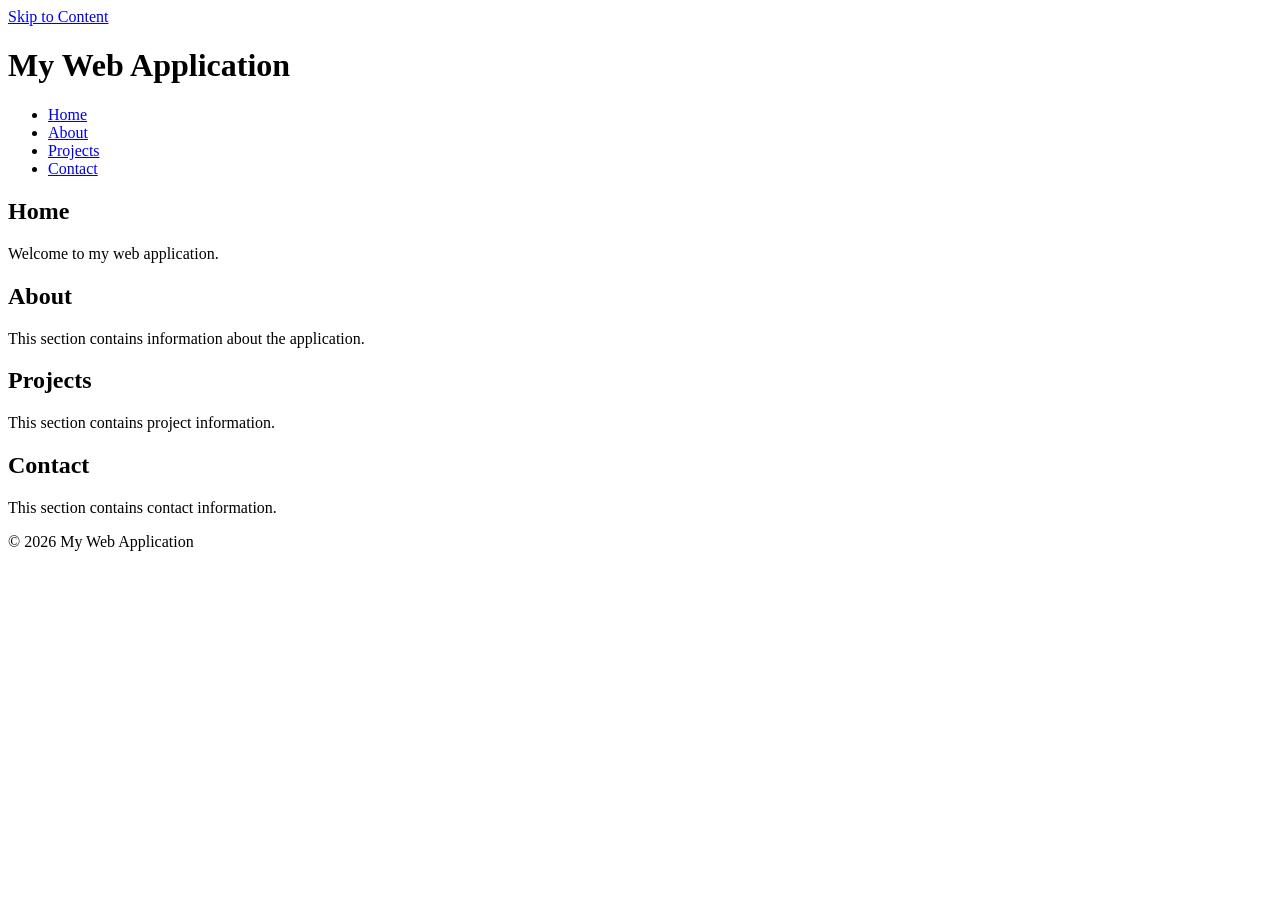
==== index.html @ fe1ea67e "feat(html): semantic landmark tree" ====
<!DOCTYPE html>
<html lang="en">
<head>
    <meta charset="UTF-8">
    <meta name="viewport" content="width=device-width, initial-scale=1.0">
    <title>My Web Application</title>
</head>

<body>
    <a href="#main">Skip to Content</a>

    <header>
        <h1>My Web Application</h1>

        <nav aria-label="Main Navigation">
            <ul>
                <li><a href="#home">Home</a></li>
                <li><a href="#about">About</a></li>
                <li><a href="#projects">Projects</a></li>
                <li><a href="#contact">Contact</a></li>
            </ul>
        </nav>
    </header>

    <main id="main">
        <section id="home">
            <h2>Home</h2>
            <p>Welcome to my web application.</p>
        </section>

        <section id="about">
            <h2>About</h2>
            <p>This section contains information about the application.</p>
        </section>

        <section id="projects">
            <h2>Projects</h2>
            <p>This section contains project information.</p>
        </section>

        <section id="contact">
            <h2>Contact</h2>
            <p>This section contains contact information.</p>
        </section>
    </main>

    <footer>
        <p>&copy; 2026 My Web Application</p>
    </footer>
</body>
</html>
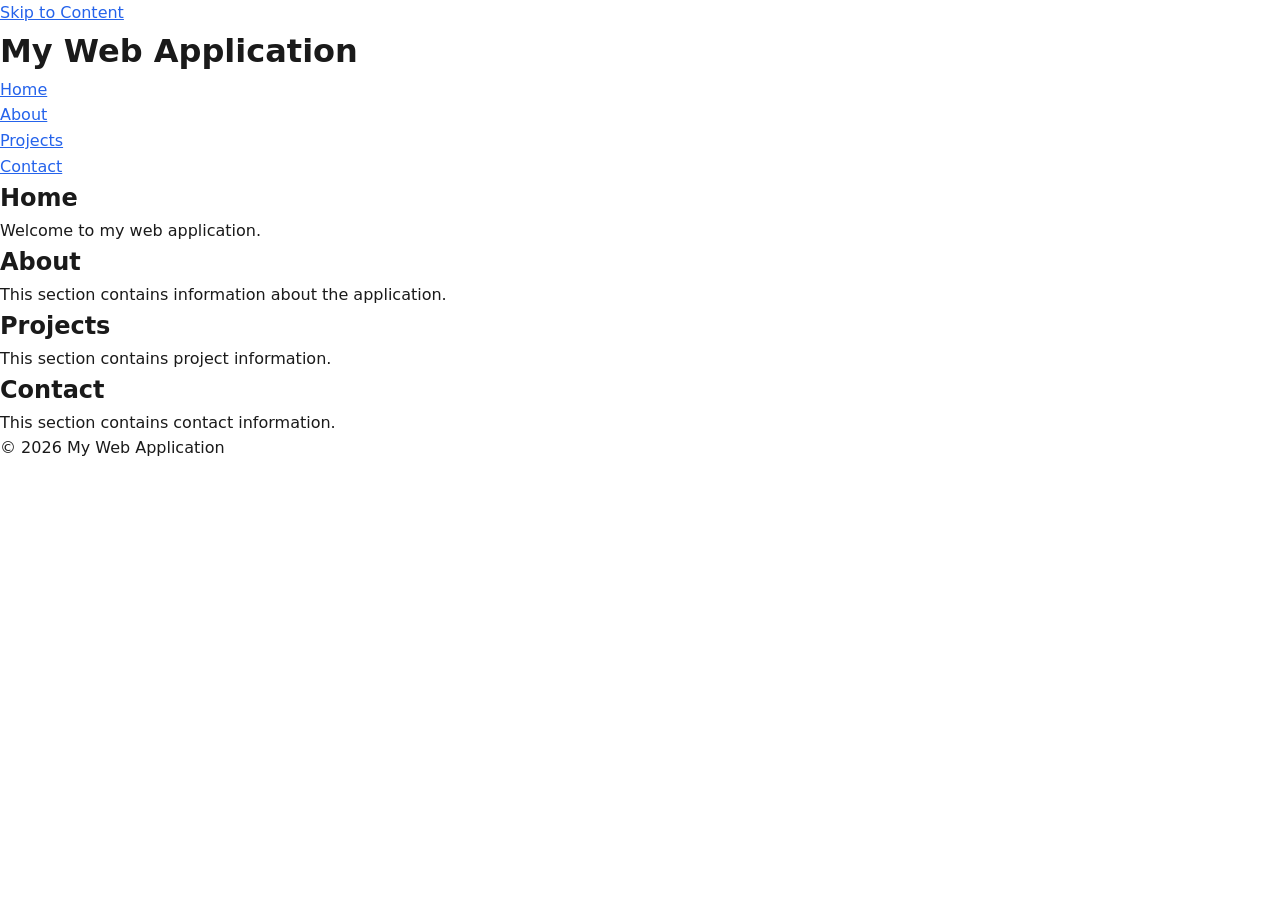
==== commit 4a83b837: "feat(css): tokens & reset" ====
--- a/index.html
+++ b/index.html
@@ -4,6 +4,7 @@
     <meta charset="UTF-8">
     <meta name="viewport" content="width=device-width, initial-scale=1.0">
     <title>My Web Application</title>
+    <link rel="stylesheet" href="style.css">
 </head>
 
 <body>
--- a/style.css
+++ b/style.css
@@ -0,0 +1,61 @@
+:root {
+    --color-bg: #ffffff;
+    --color-surface: #f5f5f5;
+    --color-text: #1a1a1a;
+    --color-text-muted: #666666;
+    --color-primary: #2563eb;
+    --color-border: #d1d5db;
+
+    --space-xs: 0.25rem;
+    --space-sm: 0.5rem;
+    --space-md: 1rem;
+    --space-lg: 1.5rem;
+    --space-xl: 2rem;
+    --space-2xl: 3rem;
+
+    --radius-sm: 0.375rem;
+    --radius-md: 0.75rem;
+    --radius-lg: 1rem;
+}
+
+*,
+*::before,
+*::after {
+    box-sizing: border-box;
+    margin: 0;
+    padding: 0;
+}
+
+html {
+    color-scheme: light dark;
+    scroll-behavior: smooth;
+}
+
+body {
+    font-family:
+        system-ui,
+        -apple-system,
+        BlinkMacSystemFont,
+        "Segoe UI",
+        sans-serif;
+
+    line-height: 1.6;
+    background: var(--color-bg);
+    color: var(--color-text);
+}
+
+img {
+    max-width: 100%;
+    height: auto;
+    display: block;
+}
+
+a {
+    color: var(--color-primary);
+}
+
+button,
+input,
+textarea {
+    font: inherit;
+}
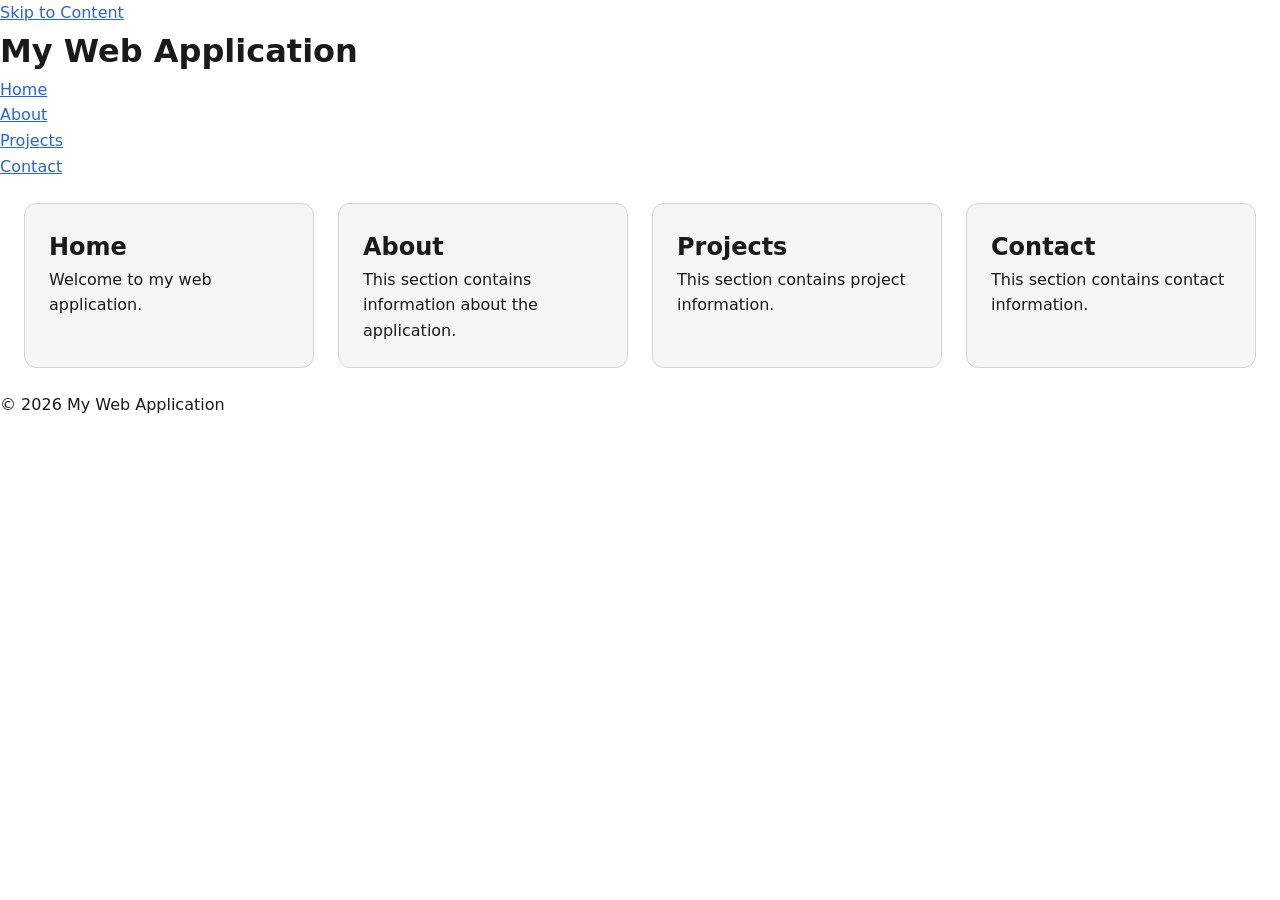
==== commit f383aef8: "feat(css): responsive grid" ====
--- a/index.html
+++ b/index.html
@@ -23,7 +23,8 @@
         </nav>
     </header>
 
-    <main id="main">
+<main id="main">
+    <div class="section-grid">
         <section id="home">
             <h2>Home</h2>
             <p>Welcome to my web application.</p>
@@ -43,7 +44,8 @@
             <h2>Contact</h2>
             <p>This section contains contact information.</p>
         </section>
-    </main>
+    </div>
+</main>
 
     <footer>
         <p>&copy; 2026 My Web Application</p>
--- a/style.css
+++ b/style.css
@@ -58,4 +58,18 @@
 input,
 textarea {
     font: inherit;
+}
+
+.section-grid {
+    display: grid;
+    grid-template-columns: repeat(auto-fit, minmax(280px, 1fr));
+    gap: var(--space-lg);
+    padding: var(--space-lg);
+}
+
+.section-grid section {
+    padding: var(--space-lg);
+    background: var(--color-surface);
+    border: 1px solid var(--color-border);
+    border-radius: var(--radius-md);
 }
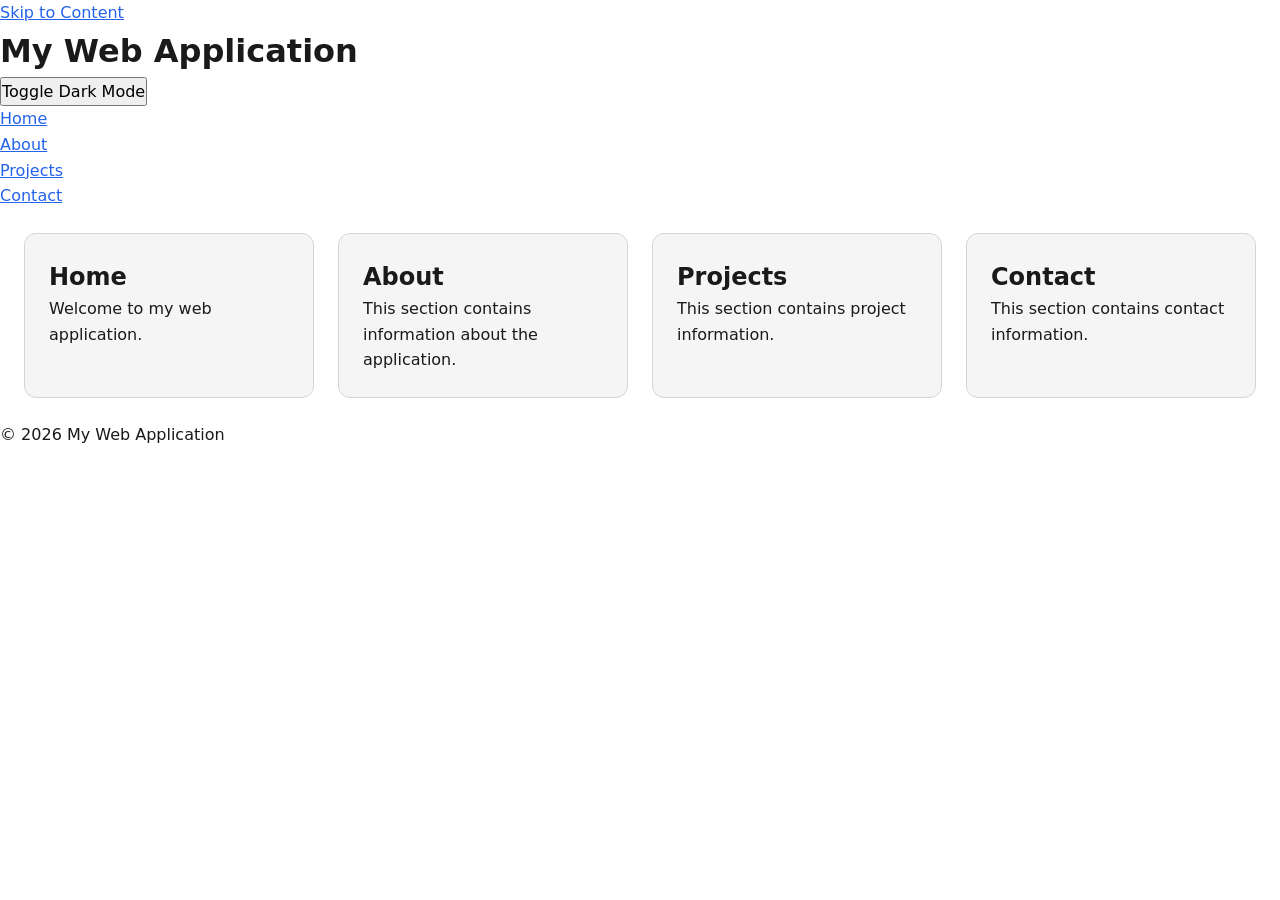
==== commit cacd2b26: "feat(js): dark mode engine" ====
--- a/index.html
+++ b/index.html
@@ -12,6 +12,10 @@
 
     <header>
         <h1>My Web Application</h1>
+
+        <button type="button" id="theme-toggle" aria-pressed="false">
+            Toggle Dark Mode
+        </button>
 
         <nav aria-label="Main Navigation">
             <ul>
@@ -50,5 +54,7 @@
     <footer>
         <p>&copy; 2026 My Web Application</p>
     </footer>
+
+    <script src="script.js"></script>
 </body>
 </html>
--- a/style.css
+++ b/style.css
@@ -16,6 +16,15 @@
     --radius-sm: 0.375rem;
     --radius-md: 0.75rem;
     --radius-lg: 1rem;
+}
+
+[data-theme="dark"] {
+    --color-bg: #121212;
+    --color-surface: #1e1e1e;
+    --color-text: #f5f5f5;
+    --color-text-muted: #b3b3b3;
+    --color-primary: #60a5fa;
+    --color-border: #404040;
 }
 
 *,
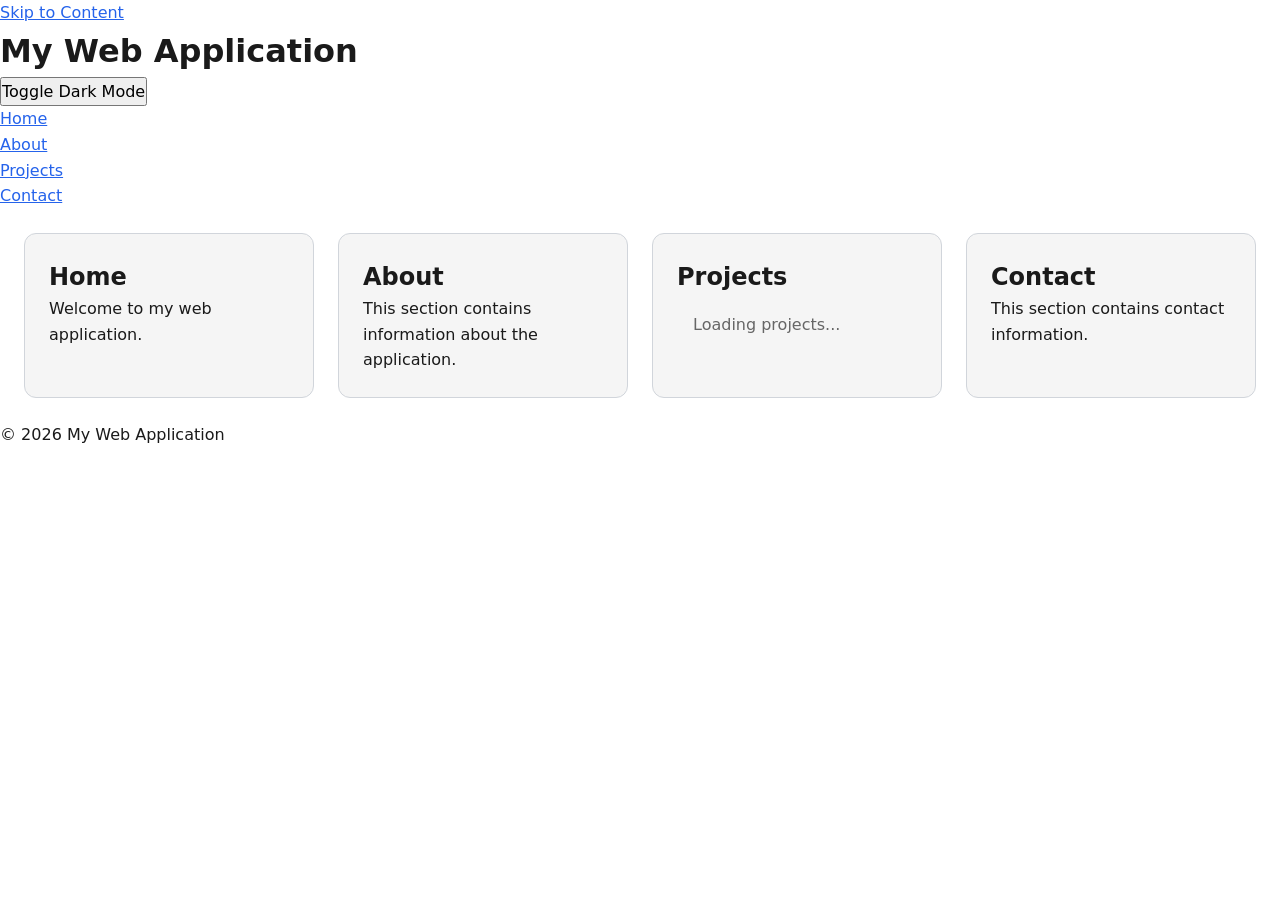
==== commit 351c5255: "feat(component): add loading state" ====
--- a/index.html
+++ b/index.html
@@ -39,9 +39,12 @@
             <p>This section contains information about the application.</p>
         </section>
 
-        <section id="projects">
-            <h2>Projects</h2>
-            <p>This section contains project information.</p>
+        <section id="projects" aria-labelledby="projects-title">
+            <h2 id="projects-title">Projects</h2>
+
+            <div id="projects-content">
+                <p class="loading">Loading projects...</p>
+            </div>
         </section>
 
         <section id="contact">
--- a/style.css
+++ b/style.css
@@ -81,4 +81,9 @@
     background: var(--color-surface);
     border: 1px solid var(--color-border);
     border-radius: var(--radius-md);
+}
+
+.loading {
+    padding: var(--space-md);
+    color: var(--color-text-muted);
 }
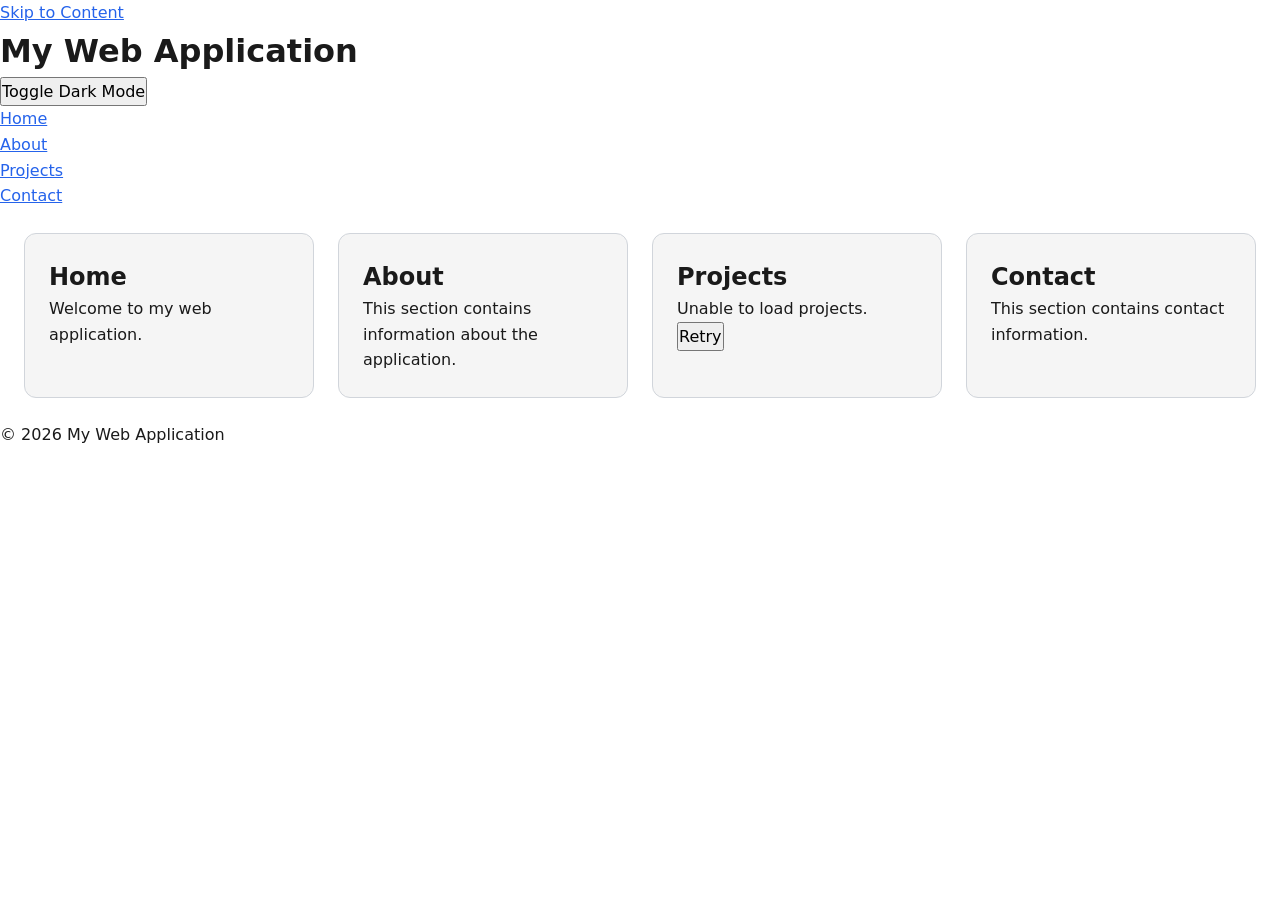
==== commit 848e2885: "feat(css): add loading skeleton" ====
--- a/index.html
+++ b/index.html
@@ -43,7 +43,7 @@
             <h2 id="projects-title">Projects</h2>
 
             <div id="projects-content">
-                <p class="loading">Loading projects...</p>
+                <div class="skeleton-item" aria-label="Loading projects"></div>
             </div>
         </section>
 
--- a/style.css
+++ b/style.css
@@ -86,4 +86,26 @@
 .loading {
     padding: var(--space-md);
     color: var(--color-text-muted);
+}
+
+.skeleton-item {
+  height: 48px;
+  background: linear-gradient(
+    90deg,
+    var(--color-surface) 25%,
+    var(--color-border) 50%,
+    var(--color-surface) 75%
+  );
+  background-size: 200% 100%;
+  animation: shimmer 1.5s infinite;
+}
+
+@keyframes shimmer {
+  0% {
+    background-position: 200% 0;
+  }
+
+  100% {
+    background-position: -200% 0;
+  }
 }
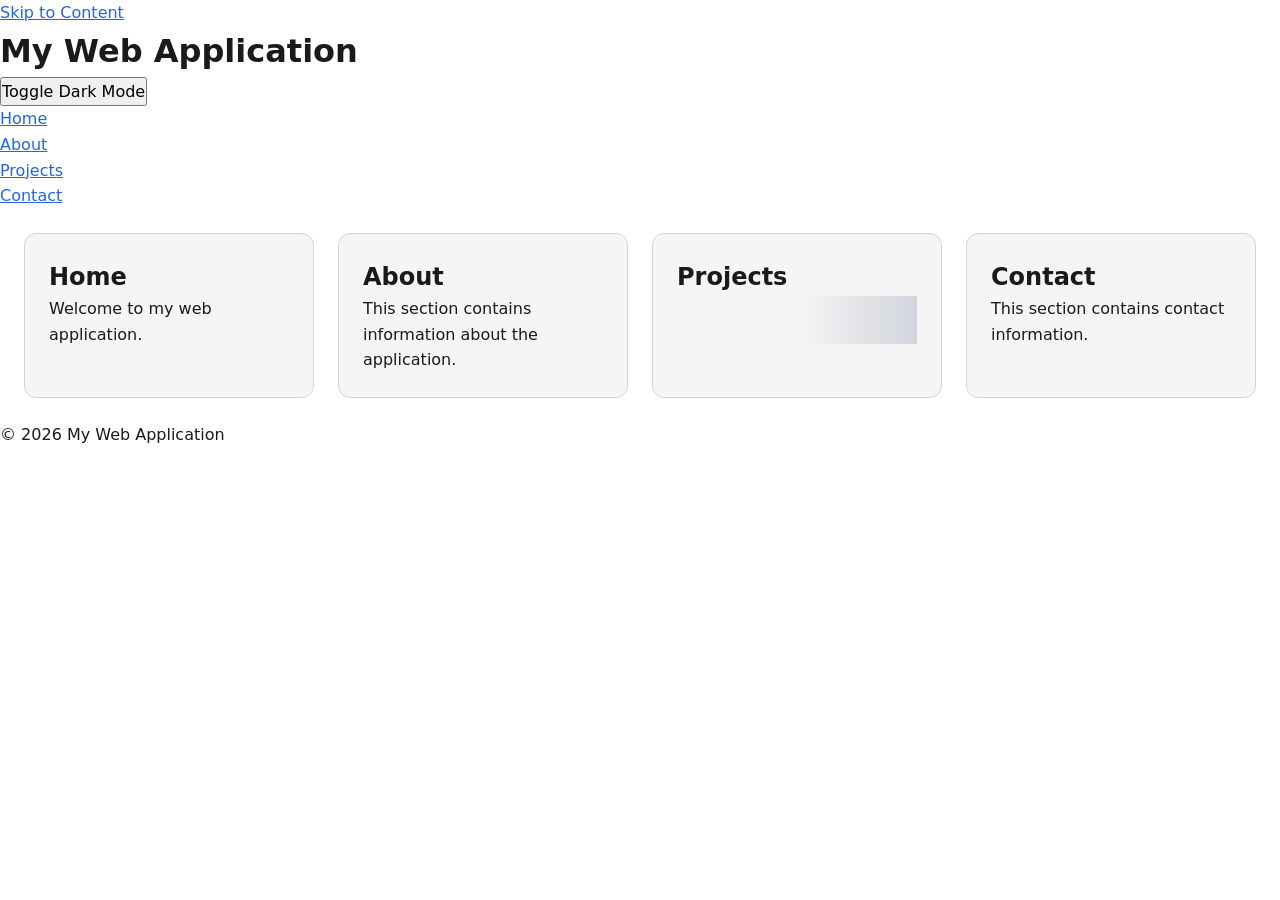
==== commit e8ceecf6: "security: enforce CSP" ====
--- a/index.html
+++ b/index.html
@@ -2,6 +2,9 @@
 <html lang="en">
 <head>
     <meta charset="UTF-8">
+    <meta
+    http-equiv="Content-Security-Policy"
+    content="default-src 'none'; script-src 'self'; style-src 'self'; img-src 'self'; connect-src 'self'; font-src 'self'; base-uri 'none'; form-action 'self'">
     <meta name="viewport" content="width=device-width, initial-scale=1.0">
     <title>My Web Application</title>
     <link rel="stylesheet" href="style.css">
--- a/style.css
+++ b/style.css
@@ -108,4 +108,41 @@
   100% {
     background-position: -200% 0;
   }
-}+}
+
+
+.project-grid {
+    display: grid;
+    grid-template-columns: repeat(auto-fit, minmax(220px, 1fr));
+    gap: var(--space-md);
+    margin-top: var(--space-md);
+}
+
+.project-card {
+    min-width: 0;
+    padding: var(--space-md);
+    border: 1px solid var(--color-border);
+    border-radius: var(--radius-sm);
+}
+
+.project-badge {
+    display: inline-flex;
+    align-items: center;
+    margin: var(--space-sm) 0;
+    padding: var(--space-xs) var(--space-sm);
+    border: 1px solid var(--color-border);
+    border-radius: var(--radius-sm);
+    font-size: 0.875rem;
+}
+
+@media (prefers-reduced-motion: reduce) {
+    .skeleton-item {
+        animation: none;
+    }
+}
+
+@media (max-width: 374px) {
+    .section-grid {
+        grid-template-columns: minmax(0, 1fr);
+    }
+}
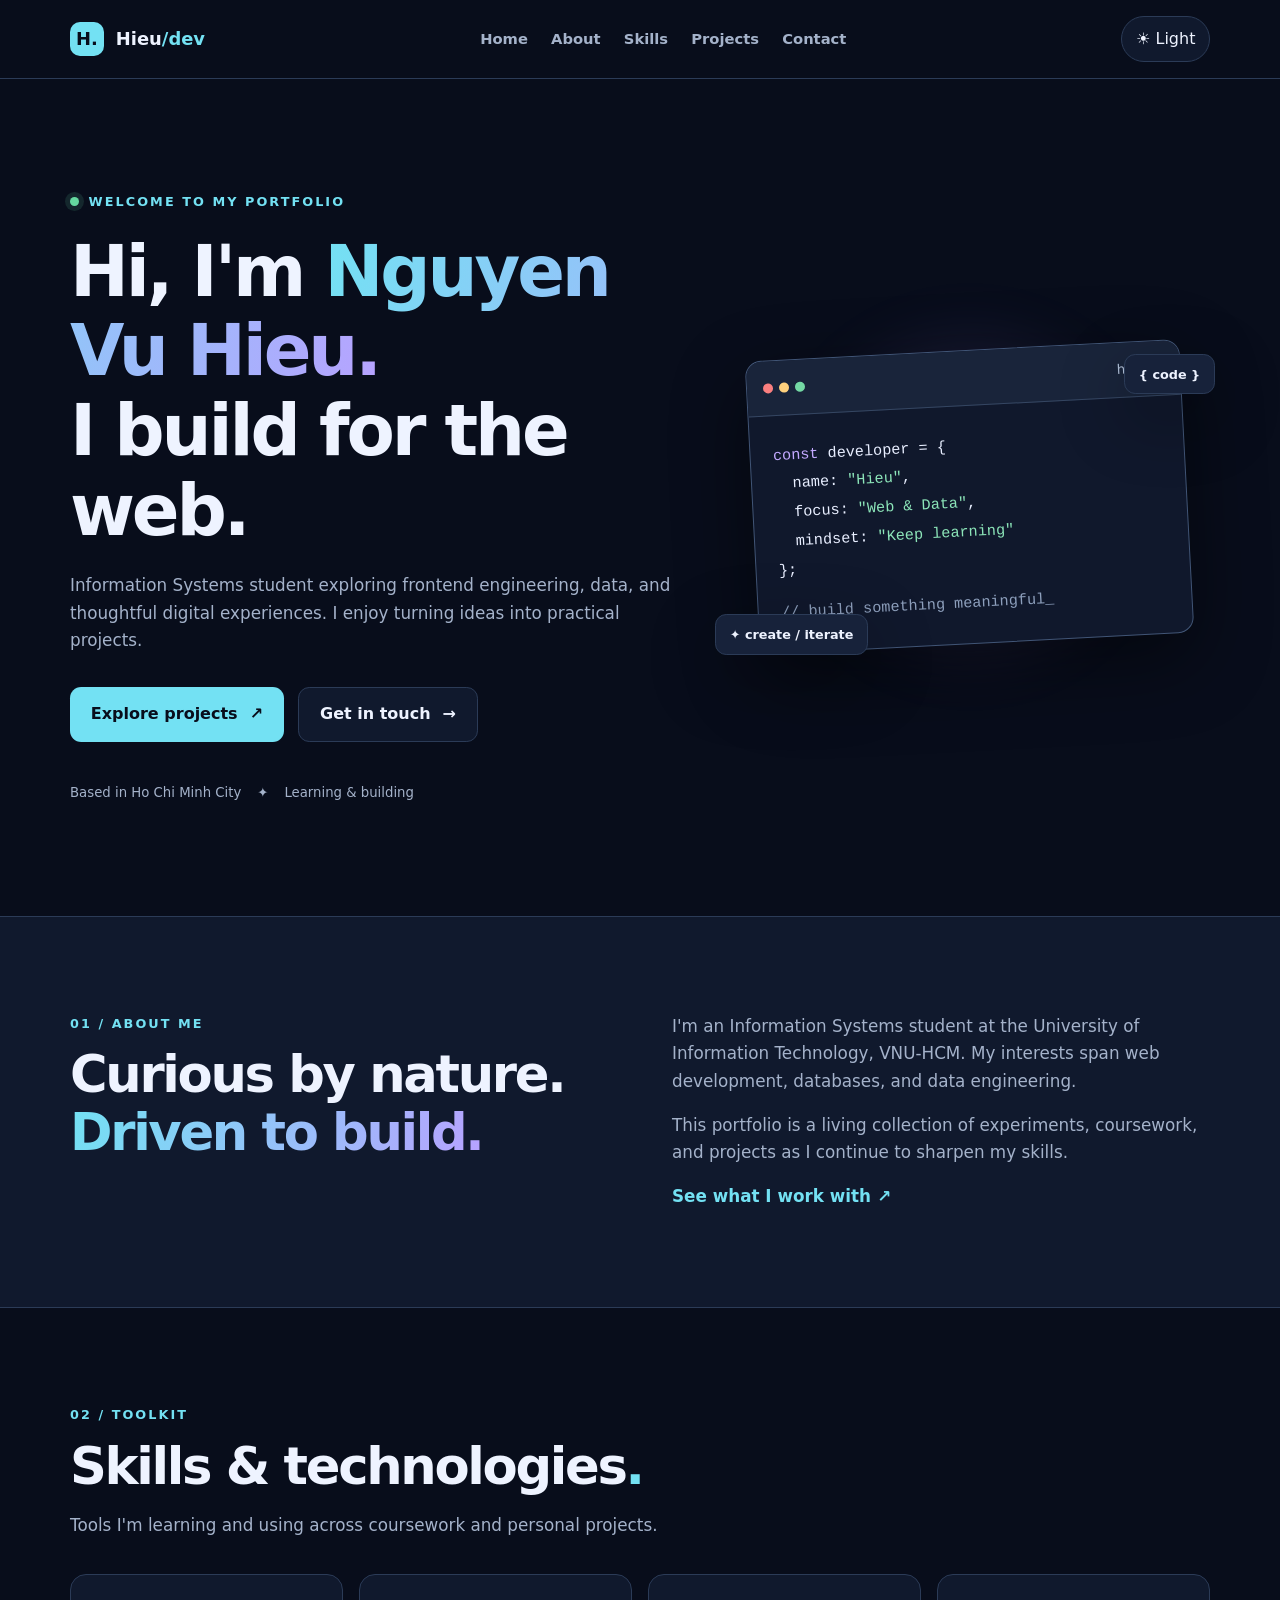
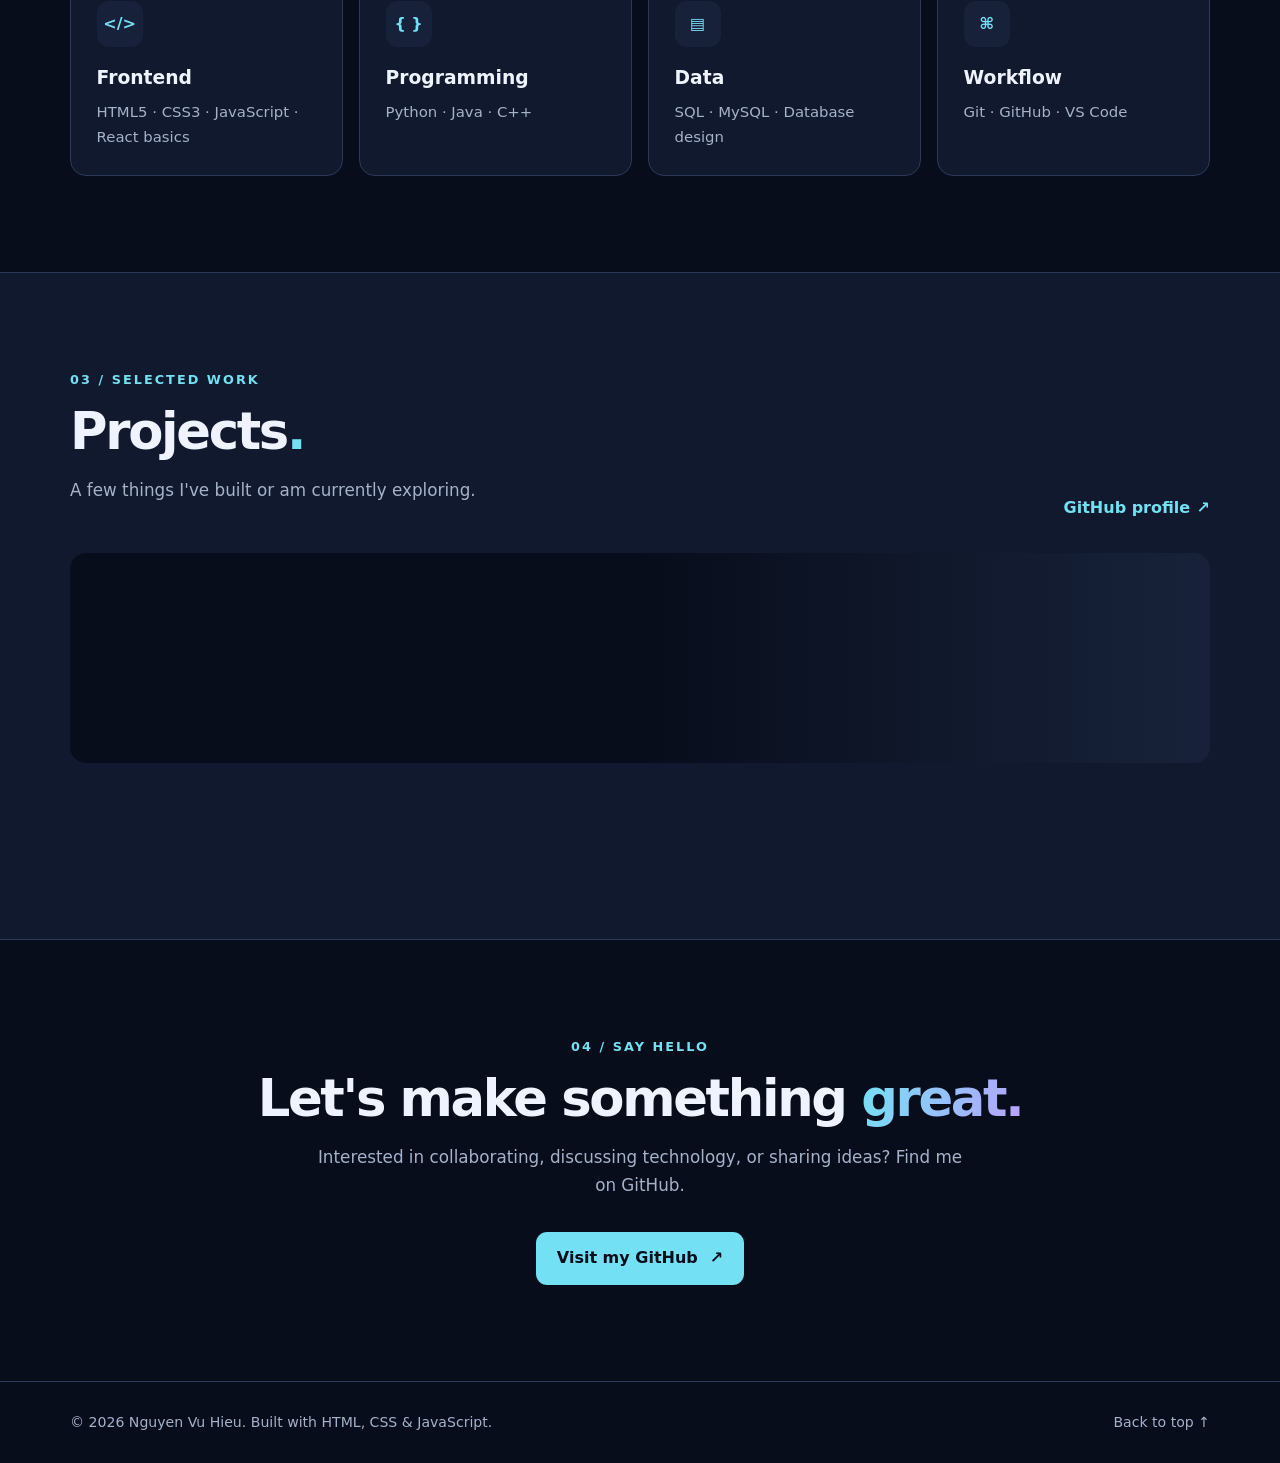
==== commit 4db50fbe: "feat(hw1): redesign developer portfolio UI" ====
--- a/index.html
+++ b/index.html
@@ -2,65 +2,84 @@
 <html lang="en">
 <head>
     <meta charset="UTF-8">
-    <meta
-    http-equiv="Content-Security-Policy"
-    content="default-src 'none'; script-src 'self'; style-src 'self'; img-src 'self'; connect-src 'self'; font-src 'self'; base-uri 'none'; form-action 'self'">
+    <meta http-equiv="Content-Security-Policy" content="default-src 'none'; script-src 'self'; style-src 'self'; img-src 'self'; connect-src 'self'; font-src 'self'; base-uri 'none'; form-action 'self'">
     <meta name="viewport" content="width=device-width, initial-scale=1.0">
-    <title>My Web Application</title>
+    <meta name="description" content="Developer portfolio of Nguyen Vu Hieu, an Information Systems student building practical web and data projects.">
+    <title>Nguyen Vu Hieu | Developer Portfolio</title>
     <link rel="stylesheet" href="style.css">
+    <script src="script.js" defer></script>
 </head>
-
 <body>
-    <a href="#main">Skip to Content</a>
-
-    <header>
-        <h1>My Web Application</h1>
-
-        <button type="button" id="theme-toggle" aria-pressed="false">
-            Toggle Dark Mode
-        </button>
-
-        <nav aria-label="Main Navigation">
-            <ul>
-                <li><a href="#home">Home</a></li>
-                <li><a href="#about">About</a></li>
-                <li><a href="#projects">Projects</a></li>
-                <li><a href="#contact">Contact</a></li>
-            </ul>
-        </nav>
+    <a class="skip-link" href="#main">Skip to content</a>
+    <header class="site-header">
+        <div class="container header-inner">
+            <a class="brand" href="#home" aria-label="Hieu, back to home"><span class="brand-mark">H.</span> Hieu<span class="accent">/dev</span></a>
+            <nav aria-label="Main navigation">
+                <ul class="nav-links">
+                    <li><a href="#home">Home</a></li>
+                    <li><a href="#about">About</a></li>
+                    <li><a href="#skills">Skills</a></li>
+                    <li><a href="#projects">Projects</a></li>
+                    <li><a href="#contact">Contact</a></li>
+                </ul>
+            </nav>
+            <button type="button" id="theme-toggle" class="theme-button" aria-pressed="true" aria-label="Switch to light mode">☀ Light</button>
+        </div>
     </header>
 
-<main id="main">
-    <div class="section-grid">
-        <section id="home">
-            <h2>Home</h2>
-            <p>Welcome to my web application.</p>
-        </section>
-
-        <section id="about">
-            <h2>About</h2>
-            <p>This section contains information about the application.</p>
-        </section>
-
-        <section id="projects" aria-labelledby="projects-title">
-            <h2 id="projects-title">Projects</h2>
-
-            <div id="projects-content">
-                <div class="skeleton-item" aria-label="Loading projects"></div>
+    <main id="main">
+        <section id="home" class="hero container" aria-labelledby="hero-title">
+            <div class="hero-copy">
+                <p class="eyebrow"><span class="status-dot" aria-hidden="true"></span> Welcome to my portfolio</p>
+                <h1 id="hero-title">Hi, I'm <span class="gradient-text">Nguyen Vu Hieu.</span><br>I build for the web.</h1>
+                <p class="hero-description">Information Systems student exploring frontend engineering, data, and thoughtful digital experiences. I enjoy turning ideas into practical projects.</p>
+                <div class="button-row">
+                    <a class="button button-primary" href="#projects">Explore projects <span aria-hidden="true">↗</span></a>
+                    <a class="button button-outline" href="#contact">Get in touch <span aria-hidden="true">→</span></a>
+                </div>
+                <div class="hero-meta"><span>Based in Ho Chi Minh City</span><span aria-hidden="true">✦</span><span>Learning & building</span></div>
+            </div>
+            <div class="hero-art" aria-hidden="true">
+                <div class="art-glow"></div>
+                <div class="code-window">
+                    <div class="window-bar"><span></span><span></span><span></span><small>hello.js</small></div>
+                    <div class="code-lines"><p><span class="code-purple">const</span> developer = {</p><p>&nbsp; name: <span class="code-green">"Hieu"</span>,</p><p>&nbsp; focus: <span class="code-green">"Web & Data"</span>,</p><p>&nbsp; mindset: <span class="code-green">"Keep learning"</span></p><p>};</p><p class="code-comment">// build something meaningful_</p></div>
+                </div>
+                <span class="floating-chip chip-top">{ code }</span><span class="floating-chip chip-bottom">✦ create / iterate</span>
             </div>
         </section>
 
-        <section id="contact">
-            <h2>Contact</h2>
-            <p>This section contains contact information.</p>
+        <section id="about" class="section section-alt" aria-labelledby="about-title">
+            <div class="container two-column">
+                <div><p class="section-kicker">01 / ABOUT ME</p><h2 id="about-title">Curious by nature.<br><span class="gradient-text">Driven to build.</span></h2></div>
+                <div class="section-body"><p>I'm an Information Systems student at the University of Information Technology, VNU-HCM. My interests span web development, databases, and data engineering.</p><p>This portfolio is a living collection of experiments, coursework, and projects as I continue to sharpen my skills.</p><a class="text-link" href="#skills">See what I work with <span aria-hidden="true">↗</span></a></div>
+            </div>
         </section>
-    </div>
-</main>
 
-    <footer>
-        <p>&copy; 2026 My Web Application</p>
-    </footer>
+        <section id="skills" class="section container" aria-labelledby="skills-title">
+            <p class="section-kicker">02 / TOOLKIT</p><h2 id="skills-title">Skills & technologies<span class="accent">.</span></h2>
+            <p class="section-intro">Tools I'm learning and using across coursework and personal projects.</p>
+            <div class="skill-grid">
+                <div class="skill-card"><span class="skill-symbol" aria-hidden="true">&lt;/&gt;</span><h3>Frontend</h3><p>HTML5 · CSS3 · JavaScript · React basics</p></div>
+                <div class="skill-card"><span class="skill-symbol" aria-hidden="true">{ }</span><h3>Programming</h3><p>Python · Java · C++</p></div>
+                <div class="skill-card"><span class="skill-symbol" aria-hidden="true">▤</span><h3>Data</h3><p>SQL · MySQL · Database design</p></div>
+                <div class="skill-card"><span class="skill-symbol" aria-hidden="true">⌘</span><h3>Workflow</h3><p>Git · GitHub · VS Code</p></div>
+            </div>
+        </section>
 
-    <script src="script.js"></script>
+        <section id="projects" class="section section-alt" aria-labelledby="projects-title">
+            <div class="container">
+                <p class="section-kicker">03 / SELECTED WORK</p><div class="section-heading-row"><div><h2 id="projects-title">Projects<span class="accent">.</span></h2><p class="section-intro">A few things I've built or am currently exploring.</p></div><a class="text-link" href="https://github.com/BodybuilderOrCoder" target="_blank" rel="noopener noreferrer">GitHub profile <span aria-hidden="true">↗</span></a></div>
+                <div id="projects-content" aria-live="polite" aria-busy="true"><div class="skeleton-item" aria-hidden="true"></div></div>
+            </div>
+        </section>
+
+        <section id="contact" class="section container contact-section" aria-labelledby="contact-title">
+            <p class="section-kicker">04 / SAY HELLO</p><h2 id="contact-title">Let's make something <span class="gradient-text">great.</span></h2>
+            <p>Interested in collaborating, discussing technology, or sharing ideas? Find me on GitHub.</p>
+            <a class="button button-primary" href="https://github.com/BodybuilderOrCoder" target="_blank" rel="noopener noreferrer">Visit my GitHub <span aria-hidden="true">↗</span></a>
+        </section>
+    </main>
+    <footer class="site-footer"><div class="container footer-inner"><p>© 2026 Nguyen Vu Hieu. Built with HTML, CSS & JavaScript.</p><a href="#home">Back to top ↑</a></div></footer>
 </body>
-</html>+</html>
--- a/style.css
+++ b/style.css
@@ -1,148 +1,133 @@
 :root {
-    --color-bg: #ffffff;
-    --color-surface: #f5f5f5;
-    --color-text: #1a1a1a;
-    --color-text-muted: #666666;
-    --color-primary: #2563eb;
-    --color-border: #d1d5db;
-
-    --space-xs: 0.25rem;
-    --space-sm: 0.5rem;
-    --space-md: 1rem;
-    --space-lg: 1.5rem;
-    --space-xl: 2rem;
-    --space-2xl: 3rem;
-
-    --radius-sm: 0.375rem;
-    --radius-md: 0.75rem;
-    --radius-lg: 1rem;
+    color-scheme: dark;
+    --bg: #080d1b;
+    --surface: #10192d;
+    --surface-raised: #17223a;
+    --text: #eef3ff;
+    --muted: #a4b2ca;
+    --border: #2b3b57;
+    --primary: #73e1f3;
+    --secondary: #b7a2ff;
+    --shadow: 0 22px 70px #0005;
 }
-
-[data-theme="dark"] {
-    --color-bg: #121212;
-    --color-surface: #1e1e1e;
-    --color-text: #f5f5f5;
-    --color-text-muted: #b3b3b3;
-    --color-primary: #60a5fa;
-    --color-border: #404040;
+[data-theme="light"] {
+    color-scheme: light;
+    --bg: #f7f9ff;
+    --surface: #ffffff;
+    --surface-raised: #edf2ff;
+    --text: #17213a;
+    --muted: #485772;
+    --border: #d6e0f0;
+    --primary: #086b83;
+    --secondary: #6441b8;
+    --shadow: 0 22px 70px #24365c16;
 }
-
-*,
-*::before,
-*::after {
-    box-sizing: border-box;
-    margin: 0;
-    padding: 0;
+*, *::before, *::after { box-sizing: border-box; }
+html { scroll-behavior: smooth; scroll-padding-top: 6rem; }
+body { margin: 0; background: var(--bg); color: var(--text); font-family: system-ui, -apple-system, "Segoe UI", sans-serif; line-height: 1.65; }
+a { color: inherit; text-decoration: none; }
+button { font: inherit; }
+button, a { -webkit-tap-highlight-color: transparent; }
+:focus-visible { outline: 3px solid var(--primary); outline-offset: 4px; }
+.container { width: min(1140px, calc(100% - 2.5rem)); margin-inline: auto; }
+.accent { color: var(--primary); }
+.gradient-text { background: linear-gradient(105deg, var(--primary), var(--secondary)); -webkit-background-clip: text; background-clip: text; color: transparent; }
+.skip-link { position: fixed; z-index: 100; top: -5rem; left: 1rem; padding: .6rem 1rem; background: var(--primary); color: var(--bg); border-radius: .5rem; }
+.skip-link:focus { top: .75rem; }
+.site-header { position: sticky; top: 0; z-index: 10; background: var(--bg); border-bottom: 1px solid var(--border); }
+.header-inner { min-height: 78px; display: flex; justify-content: space-between; align-items: center; gap: 1rem; }
+.brand { font-size: 1.12rem; font-weight: 800; white-space: nowrap; }
+.brand-mark { display: inline-grid; place-items: center; width: 34px; height: 34px; margin-right: .35rem; border-radius: 10px; background: var(--primary); color: var(--bg); }
+.nav-links { display: flex; align-items: center; flex-wrap: wrap; gap: 1.45rem; margin: 0; padding: 0; list-style: none; }
+.nav-links a { color: var(--muted); font-size: .92rem; font-weight: 600; transition: color .2s; }
+.nav-links a:hover, .nav-links a:focus-visible { color: var(--primary); }
+.theme-button { padding: .52rem .85rem; background: var(--surface); color: var(--text); border: 1px solid var(--border); border-radius: 999px; cursor: pointer; white-space: nowrap; }
+.theme-button:hover { border-color: var(--primary); }
+.hero { min-height: 650px; display: grid; grid-template-columns: 1.12fr .88fr; gap: 3rem; align-items: center; padding-block: 7rem; }
+.eyebrow, .section-kicker { color: var(--primary); font-size: .8rem; letter-spacing: .16em; text-transform: uppercase; font-weight: 800; }
+.eyebrow { display: flex; align-items: center; gap: .6rem; }
+.status-dot { width: 9px; height: 9px; border-radius: 50%; background: #65d9a0; box-shadow: 0 0 0 5px #65d9a021; }
+h1, h2, h3, p { margin-top: 0; }
+h1, h2 { line-height: 1.13; letter-spacing: -.045em; }
+h1 { font-size: clamp(2.8rem, 5.5vw, 5.3rem); margin: 1.3rem 0; }
+h2 { font-size: clamp(2.1rem, 4vw, 3.3rem); margin-bottom: 1rem; }
+.hero-description, .section-intro, .section-body, .contact-section > p:not(.section-kicker) { color: var(--muted); font-size: 1.05rem; max-width: 61ch; }
+.button-row { display: flex; flex-wrap: wrap; gap: .9rem; margin-top: 2rem; }
+.button { display: inline-flex; align-items: center; justify-content: center; gap: .75rem; padding: .82rem 1.3rem; border-radius: .7rem; font-weight: 750; transition: transform .2s, box-shadow .2s, border-color .2s; }
+.button:hover { transform: translateY(-3px); box-shadow: var(--shadow); }
+.button-primary { background: var(--primary); color: var(--bg); }
+[data-theme="light"] .button-primary { color: #fff; }
+.button-outline { border: 1px solid var(--border); background: var(--surface); }
+.button-outline:hover { border-color: var(--primary); }
+.hero-meta { display: flex; flex-wrap: wrap; gap: 1rem; margin-top: 2.5rem; color: var(--muted); font-size: .83rem; }
+.hero-art { position: relative; min-height: 350px; display: grid; place-items: center; }
+.art-glow { position: absolute; width: 75%; aspect-ratio: 1; border-radius: 50%; background: radial-gradient(circle, #5f8fff50, #b27fff16 55%, transparent 70%); filter: blur(28px); }
+.code-window { position: relative; width: min(100%, 435px); overflow: hidden; background: #10182c; border: 1px solid #415576; border-radius: 16px; box-shadow: 0 25px 75px #0007; transform: rotate(-3deg); }
+.window-bar { display: flex; align-items: center; gap: 6px; padding: 1rem; background: #19243a; border-bottom: 1px solid #354662; }
+.window-bar span { width: 10px; height: 10px; border-radius: 50%; background: #fa7f7f; }
+.window-bar span:nth-child(2) { background: #ffd17d; }
+.window-bar span:nth-child(3) { background: #74d9a4; }
+.window-bar small { margin-left: auto; color: #b1c1d9; }
+.code-lines { padding: 1.6rem 1.4rem; color: #e8eeff; font: clamp(.76rem, 1.7vw, .95rem)/1.9 ui-monospace, SFMono-Regular, Consolas, monospace; }
+.code-lines p { margin: 0; }
+.code-purple { color: #c3a9ff; }
+.code-green { color: #8ce5b9; }
+.code-comment { color: #8d9fbc; padding-top: .8rem; }
+.floating-chip { position: absolute; padding: .55rem .85rem; background: var(--surface-raised); border: 1px solid var(--border); border-radius: .7rem; box-shadow: var(--shadow); font-size: .8rem; font-weight: 700; }
+.chip-top { right: -1%; top: 9%; }
+.chip-bottom { left: -3%; bottom: 5%; }
+.section { padding-block: 6rem; }
+.section-alt { background: var(--surface); border-block: 1px solid var(--border); }
+.two-column { display: grid; grid-template-columns: 1fr 1fr; gap: 4rem; }
+.section-body p { margin-bottom: 1rem; }
+.text-link { display: inline-flex; gap: .4rem; align-items: center; color: var(--primary); font-weight: 800; }
+.text-link:hover { text-decoration: underline; text-underline-offset: 5px; }
+.skill-grid { display: grid; grid-template-columns: repeat(4, minmax(0, 1fr)); gap: 1rem; margin-top: 2.2rem; }
+.skill-card { min-width: 0; padding: 1.6rem; border: 1px solid var(--border); border-radius: 1rem; background: var(--surface); transition: transform .2s, border-color .2s; }
+.skill-card:hover { transform: translateY(-5px); border-color: var(--primary); }
+.skill-symbol { display: inline-grid; place-items: center; width: 46px; height: 46px; margin-bottom: 1rem; border-radius: .75rem; color: var(--primary); background: var(--surface-raised); font-weight: 800; }
+.skill-card h3 { margin-bottom: .4rem; }
+.skill-card p { color: var(--muted); margin: 0; font-size: .93rem; }
+.section-heading-row { display: flex; align-items: end; justify-content: space-between; gap: 1rem; flex-wrap: wrap; }
+.project-grid { display: grid; grid-template-columns: repeat(2, minmax(0, 1fr)); gap: 1.2rem; margin-top: 2rem; }
+.project-card { display: flex; flex-direction: column; min-width: 0; padding: 1.8rem; background: var(--bg); border: 1px solid var(--border); border-radius: 1rem; transition: transform .2s, border-color .2s; }
+.project-card:hover { transform: translateY(-5px); border-color: var(--primary); }
+.project-card h3 { font-size: 1.35rem; margin-bottom: .6rem; }
+.project-card p { color: var(--muted); }
+.project-badge { display: inline-flex; align-self: start; padding: .25rem .7rem; margin-bottom: 1rem; border: 1px solid var(--border); border-radius: 999px; font-size: .78rem; color: var(--primary); font-weight: 750; }
+.project-link { margin-top: auto; padding-top: .8rem; }
+#projects-content { min-height: 290px; }
+.skeleton-item { height: 210px; margin-top: 2rem; border-radius: 1rem; background: linear-gradient(90deg, var(--bg) 25%, var(--surface-raised) 50%, var(--bg) 75%); background-size: 200% 100%; animation: shimmer 1.6s infinite; }
+@keyframes shimmer { from { background-position: 200% 0; } to { background-position: -200% 0; } }
+.retry-button { padding: .7rem 1.2rem; border: 1px solid var(--border); border-radius: .6rem; background: var(--bg); color: var(--text); cursor: pointer; }
+.contact-section { text-align: center; }
+.contact-section > p:not(.section-kicker) { margin-inline: auto; }
+.contact-section .button { margin-top: 1rem; }
+.site-footer { border-top: 1px solid var(--border); }
+.footer-inner { display: flex; justify-content: space-between; flex-wrap: wrap; gap: 1rem; padding-block: 1.8rem; color: var(--muted); font-size: .88rem; }
+.footer-inner p { margin: 0; }
+.footer-inner a:hover { color: var(--primary); }
+@media (max-width: 960px) {
+    .header-inner { flex-wrap: wrap; padding-block: .8rem; }
+    .header-inner nav { order: 3; width: 100%; }
+    .nav-links { justify-content: center; gap: 1rem; }
+    .hero { grid-template-columns: 1fr; padding-block: 4rem; gap: 1rem; }
+    .hero-art { min-height: 320px; }
+    .skill-grid { grid-template-columns: repeat(2, minmax(0, 1fr)); }
 }
-
-html {
-    color-scheme: light dark;
-    scroll-behavior: smooth;
+@media (max-width: 600px) {
+    .container { width: min(100% - 2rem, 1140px); }
+    .nav-links { gap: .65rem 1rem; }
+    .nav-links a { font-size: .83rem; }
+    .hero { padding-block: 3.5rem; }
+    .hero-art { min-height: 260px; }
+    .code-window { transform: none; }
+    .floating-chip { display: none; }
+    .section { padding-block: 4rem; }
+    .two-column { grid-template-columns: 1fr; gap: 1rem; }
+    .skill-grid, .project-grid { grid-template-columns: 1fr; }
+    .hero-meta { gap: .5rem; }
 }
-
-body {
-    font-family:
-        system-ui,
-        -apple-system,
-        BlinkMacSystemFont,
-        "Segoe UI",
-        sans-serif;
-
-    line-height: 1.6;
-    background: var(--color-bg);
-    color: var(--color-text);
+@media (prefers-reduced-motion: reduce) {
+    *, *::before, *::after { animation-duration: .01ms !important; transition-duration: .01ms !important; scroll-behavior: auto !important; }
 }
-
-img {
-    max-width: 100%;
-    height: auto;
-    display: block;
-}
-
-a {
-    color: var(--color-primary);
-}
-
-button,
-input,
-textarea {
-    font: inherit;
-}
-
-.section-grid {
-    display: grid;
-    grid-template-columns: repeat(auto-fit, minmax(280px, 1fr));
-    gap: var(--space-lg);
-    padding: var(--space-lg);
-}
-
-.section-grid section {
-    padding: var(--space-lg);
-    background: var(--color-surface);
-    border: 1px solid var(--color-border);
-    border-radius: var(--radius-md);
-}
-
-.loading {
-    padding: var(--space-md);
-    color: var(--color-text-muted);
-}
-
-.skeleton-item {
-  height: 48px;
-  background: linear-gradient(
-    90deg,
-    var(--color-surface) 25%,
-    var(--color-border) 50%,
-    var(--color-surface) 75%
-  );
-  background-size: 200% 100%;
-  animation: shimmer 1.5s infinite;
-}
-
-@keyframes shimmer {
-  0% {
-    background-position: 200% 0;
-  }
-
-  100% {
-    background-position: -200% 0;
-  }
-}
-
-
-.project-grid {
-    display: grid;
-    grid-template-columns: repeat(auto-fit, minmax(220px, 1fr));
-    gap: var(--space-md);
-    margin-top: var(--space-md);
-}
-
-.project-card {
-    min-width: 0;
-    padding: var(--space-md);
-    border: 1px solid var(--color-border);
-    border-radius: var(--radius-sm);
-}
-
-.project-badge {
-    display: inline-flex;
-    align-items: center;
-    margin: var(--space-sm) 0;
-    padding: var(--space-xs) var(--space-sm);
-    border: 1px solid var(--color-border);
-    border-radius: var(--radius-sm);
-    font-size: 0.875rem;
-}
-
-@media (prefers-reduced-motion: reduce) {
-    .skeleton-item {
-        animation: none;
-    }
-}
-
-@media (max-width: 374px) {
-    .section-grid {
-        grid-template-columns: minmax(0, 1fr);
-    }
-}
